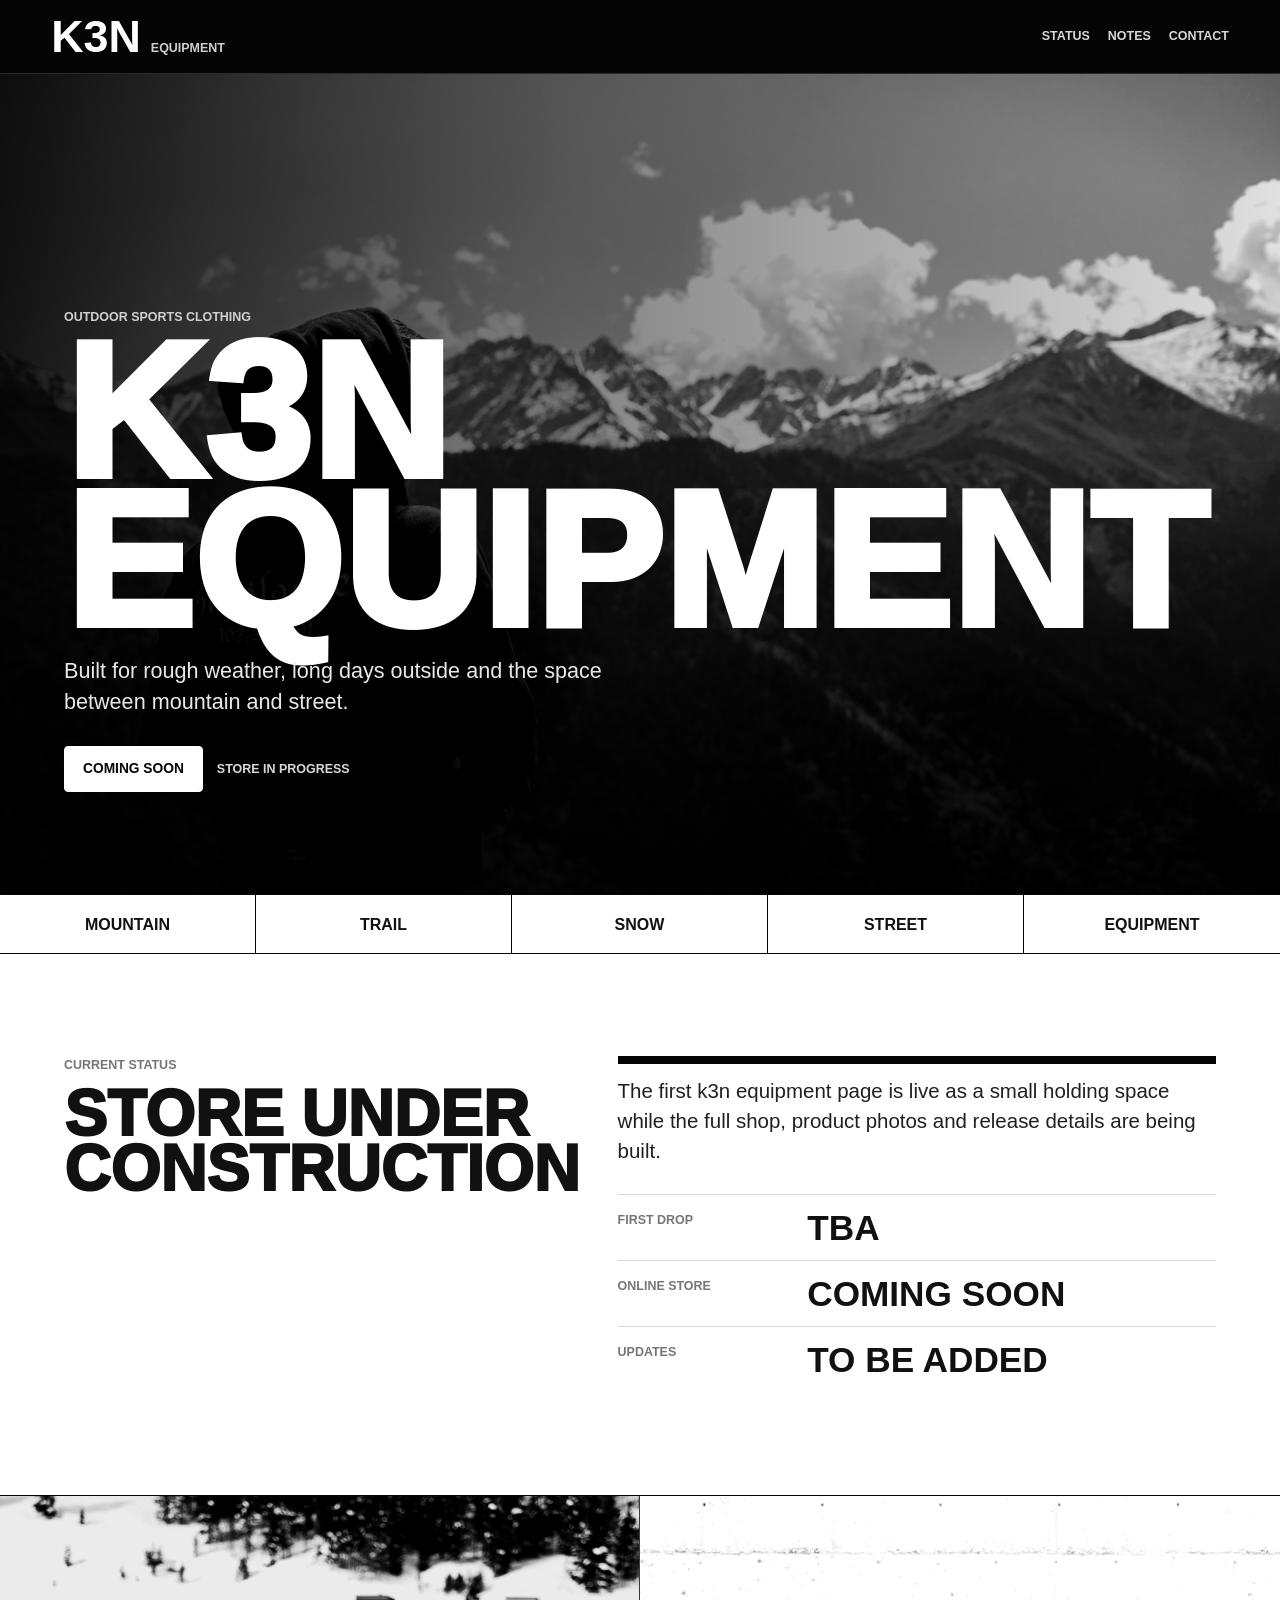
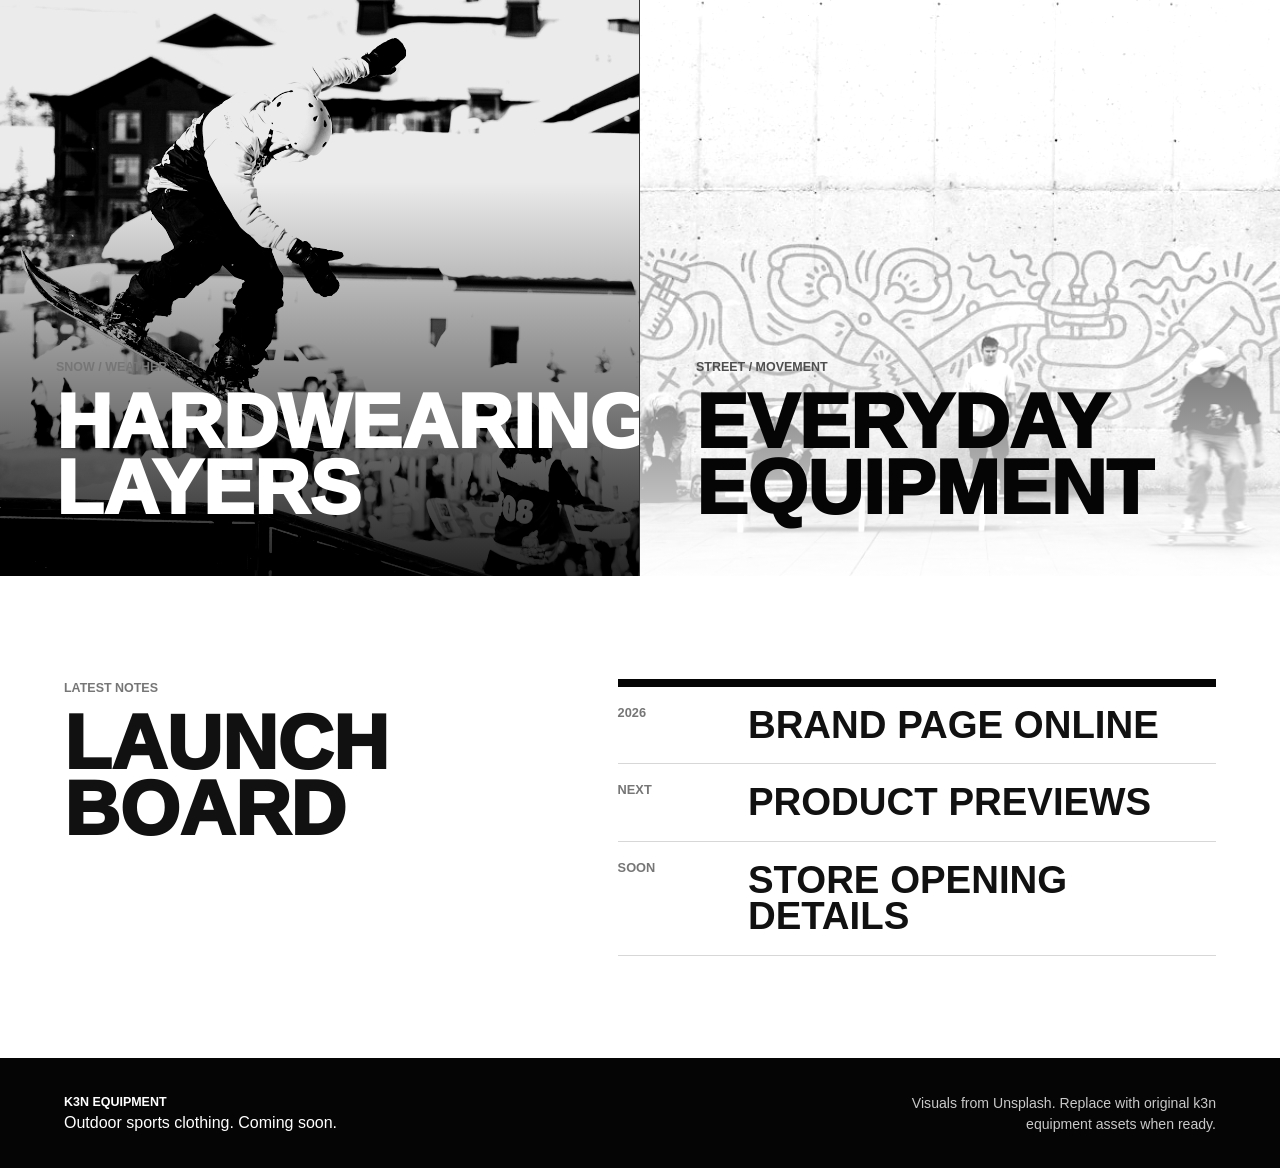
==== index.html @ 35874af6 "Landing page v1" ====
<!doctype html>
<html lang="en">
  <head>
    <meta charset="utf-8">
    <meta name="viewport" content="width=device-width, initial-scale=1">
    <meta
      name="description"
      content="k3n equipment is an outdoor sports clothing brand. Store coming soon."
    >
    <title>k3n equipment | Coming Soon</title>
    <link rel="stylesheet" href="styles.css">
  </head>
  <body>
    <header class="site-header" aria-label="Site header">
      <a class="brand" href="#top" aria-label="k3n equipment home">
        <span class="brand-mark">K3N</span>
        <span class="brand-name">equipment</span>
      </a>

      <nav class="nav-links" aria-label="Primary navigation">
        <a href="#status">Status</a>
        <a href="#field-notes">Notes</a>
        <a href="#contact">Contact</a>
      </nav>
    </header>

    <main id="top">
      <section class="hero" aria-labelledby="hero-title">
        <div class="hero-media" aria-hidden="true">
          <img src="assets/hero-mountain.jpg" alt="">
        </div>

        <div class="hero-copy">
          <p class="eyebrow">Outdoor sports clothing</p>
          <h1 id="hero-title">
            <span>k3n</span>
            <span>equipment</span>
          </h1>
          <p class="hero-line">
            Built for rough weather, long days outside and the space between mountain and street.
          </p>
          <div class="hero-actions" aria-label="Launch status">
            <a class="button" href="#status">Coming soon</a>
            <span class="launch-tag">Store in progress</span>
          </div>
        </div>
      </section>

      <section class="ticker" aria-label="Brand categories">
        <span>Mountain</span>
        <span>Trail</span>
        <span>Snow</span>
        <span>Street</span>
        <span>Equipment</span>
      </section>

      <section id="status" class="status-grid" aria-labelledby="status-title">
        <div class="section-heading">
          <p class="eyebrow">Current status</p>
          <h2 id="status-title">Store under construction</h2>
        </div>

        <div class="status-panel">
          <p>
            The first k3n equipment page is live as a small holding space while the full shop,
            product photos and release details are being built.
          </p>
          <dl>
            <div>
              <dt>First drop</dt>
              <dd>TBA</dd>
            </div>
            <div>
              <dt>Online store</dt>
              <dd>Coming soon</dd>
            </div>
            <div>
              <dt>Updates</dt>
              <dd>To be added</dd>
            </div>
          </dl>
        </div>
      </section>

      <section class="split-showcase" aria-label="Outdoor and street visuals">
        <article class="image-block">
          <img src="assets/snow-action.jpg" alt="Snowboarder in black and white outdoor gear">
          <div>
            <p class="eyebrow">Snow / weather</p>
            <h2>Hardwearing layers</h2>
          </div>
        </article>

        <article class="image-block image-block-light">
          <img src="assets/skate-action.jpg" alt="Black and white street skate scene">
          <div>
            <p class="eyebrow">Street / movement</p>
            <h2>Everyday equipment</h2>
          </div>
        </article>
      </section>

      <section id="field-notes" class="notes" aria-labelledby="notes-title">
        <div class="section-heading">
          <p class="eyebrow">Latest notes</p>
          <h2 id="notes-title">Launch board</h2>
        </div>

        <ol class="note-list">
          <li>
            <time datetime="2026">2026</time>
            <span>Brand page online</span>
          </li>
          <li>
            <time datetime="2026">Next</time>
            <span>Product previews</span>
          </li>
          <li>
            <time datetime="2026">Soon</time>
            <span>Store opening details</span>
          </li>
        </ol>
      </section>
    </main>

    <footer id="contact" class="site-footer">
      <div>
        <p class="footer-brand">k3n equipment</p>
        <p>Outdoor sports clothing. Coming soon.</p>
      </div>
      <p class="photo-credit">
        Visuals from Unsplash. Replace with original k3n equipment assets when ready.
      </p>
    </footer>
  </body>
</html>
---- styles.css ----
:root {
  --black: #050505;
  --ink: #111111;
  --coal: #202020;
  --mid: #767676;
  --line: #d7d7d7;
  --pale: #eeeeee;
  --white: #ffffff;
}

* {
  box-sizing: border-box;
}

html {
  scroll-behavior: smooth;
}

body {
  margin: 0;
  color: var(--ink);
  background: var(--white);
  font-family: Arial, Helvetica, sans-serif;
  line-height: 1.45;
}

img {
  display: block;
  width: 100%;
}

a {
  color: inherit;
  text-decoration: none;
}

.site-header {
  position: sticky;
  top: 0;
  z-index: 10;
  display: flex;
  align-items: center;
  justify-content: space-between;
  gap: 24px;
  min-height: 72px;
  padding: 16px clamp(18px, 4vw, 56px);
  color: var(--white);
  background: var(--black);
  border-bottom: 1px solid #2b2b2b;
}

.brand {
  display: inline-flex;
  align-items: baseline;
  gap: 10px;
  min-width: 0;
  text-transform: uppercase;
}

.brand-mark {
  font-size: clamp(1.6rem, 4vw, 2.8rem);
  font-weight: 900;
  line-height: 0.9;
}

.brand-name,
.nav-links,
.eyebrow,
.launch-tag,
dt,
.footer-brand {
  font-size: 0.78rem;
  font-weight: 800;
  letter-spacing: 0;
  text-transform: uppercase;
}

.brand-name {
  color: #cfcfcf;
}

.nav-links {
  display: flex;
  flex-wrap: wrap;
  justify-content: flex-end;
  gap: 6px 18px;
  color: #d8d8d8;
}

.nav-links a {
  padding: 8px 0;
  border-bottom: 1px solid transparent;
}

.nav-links a:hover,
.nav-links a:focus-visible {
  color: var(--white);
  border-bottom-color: var(--white);
}

.hero {
  position: relative;
  min-height: min(820px, calc(100vh - 72px));
  display: grid;
  align-items: end;
  overflow: hidden;
  color: var(--white);
  background: var(--black);
}

.hero-media {
  position: absolute;
  inset: 0;
}

.hero-media::after {
  content: "";
  position: absolute;
  inset: 0;
  background:
    linear-gradient(90deg, rgba(0, 0, 0, 0.88), rgba(0, 0, 0, 0.48) 45%, rgba(0, 0, 0, 0.12)),
    linear-gradient(0deg, rgba(0, 0, 0, 0.72), rgba(0, 0, 0, 0) 46%);
}

.hero-media img {
  height: 100%;
  object-fit: cover;
  filter: grayscale(1) contrast(1.15);
}

.hero-copy {
  position: relative;
  z-index: 1;
  width: min(1040px, 100%);
  padding: clamp(52px, 8vw, 104px) clamp(18px, 5vw, 72px);
}

.eyebrow {
  margin: 0 0 12px;
  color: var(--mid);
}

.hero .eyebrow {
  color: #d0d0d0;
}

h1,
h2,
p {
  margin-top: 0;
}

h1 {
  max-width: 980px;
  margin-bottom: 18px;
  font-size: clamp(4rem, 15vw, 12rem);
  font-weight: 950;
  line-height: 0.78;
  text-transform: uppercase;
}

h1 span {
  display: block;
}

h2 {
  margin-bottom: 0;
  font-size: clamp(2rem, 6vw, 5.2rem);
  font-weight: 950;
  line-height: 0.86;
  text-transform: uppercase;
}

.hero-line {
  max-width: 560px;
  margin-bottom: 28px;
  color: #e8e8e8;
  font-size: clamp(1.05rem, 2vw, 1.35rem);
}

.hero-actions {
  display: flex;
  flex-wrap: wrap;
  align-items: center;
  gap: 14px;
}

.button {
  display: inline-flex;
  align-items: center;
  min-height: 46px;
  padding: 0 18px;
  color: var(--black);
  background: var(--white);
  border: 1px solid var(--white);
  border-radius: 4px;
  font-size: 0.86rem;
  font-weight: 900;
  text-transform: uppercase;
}

.button:hover,
.button:focus-visible {
  color: var(--white);
  background: transparent;
}

.launch-tag {
  color: #d8d8d8;
}

.ticker {
  display: grid;
  grid-template-columns: repeat(5, minmax(0, 1fr));
  border-top: 1px solid var(--black);
  border-bottom: 1px solid var(--black);
  background: var(--white);
}

.ticker span {
  min-height: 58px;
  display: grid;
  place-items: center;
  padding: 12px;
  border-right: 1px solid var(--black);
  font-size: clamp(0.78rem, 2vw, 1rem);
  font-weight: 900;
  text-align: center;
  text-transform: uppercase;
}

.ticker span:last-child {
  border-right: 0;
}

.status-grid,
.notes {
  display: grid;
  grid-template-columns: minmax(0, 0.9fr) minmax(0, 1.1fr);
  gap: clamp(28px, 5vw, 72px);
  padding: clamp(56px, 8vw, 108px) clamp(18px, 5vw, 72px);
  border-bottom: 1px solid var(--black);
}

.section-heading {
  max-width: 720px;
}

.status-panel {
  align-self: end;
  padding-top: 12px;
  border-top: 8px solid var(--black);
}

.status-grid h2 {
  font-size: clamp(2rem, 5vw, 4.2rem);
}

.status-panel p {
  max-width: 620px;
  margin-bottom: 28px;
  color: var(--coal);
  font-size: clamp(1.05rem, 2vw, 1.28rem);
}

dl {
  margin: 0;
}

dl div {
  display: grid;
  grid-template-columns: minmax(120px, 0.42fr) minmax(0, 1fr);
  gap: 18px;
  padding: 16px 0;
  border-top: 1px solid var(--line);
}

dt {
  color: var(--mid);
}

dd {
  margin: 0;
  font-size: clamp(1.2rem, 3vw, 2.2rem);
  font-weight: 900;
  line-height: 0.95;
  text-transform: uppercase;
}

.split-showcase {
  display: grid;
  grid-template-columns: repeat(2, minmax(0, 1fr));
  background: var(--black);
}

.image-block {
  position: relative;
  min-height: clamp(420px, 54vw, 680px);
  display: grid;
  align-items: end;
  overflow: hidden;
  color: var(--white);
  border-right: 1px solid #3a3a3a;
}

.image-block:last-child {
  border-right: 0;
}

.image-block::after {
  content: "";
  position: absolute;
  inset: 0;
  background: linear-gradient(0deg, rgba(0, 0, 0, 0.86), rgba(0, 0, 0, 0.08) 58%);
}

.image-block img {
  position: absolute;
  inset: 0;
  height: 100%;
  object-fit: cover;
  filter: grayscale(1) contrast(1.2);
}

.image-block div {
  position: relative;
  z-index: 1;
  padding: clamp(28px, 5vw, 56px);
}

.image-block-light::after {
  background: linear-gradient(0deg, rgba(255, 255, 255, 0.9), rgba(255, 255, 255, 0.06) 62%);
}

.image-block-light {
  color: var(--black);
  background: var(--pale);
}

.image-block-light .eyebrow {
  color: #4e4e4e;
}

.note-list {
  align-self: end;
  margin: 0;
  padding: 0;
  list-style: none;
  border-top: 8px solid var(--black);
}

.note-list li {
  display: grid;
  grid-template-columns: minmax(82px, 0.24fr) minmax(0, 1fr);
  gap: 18px;
  padding: 20px 0;
  border-bottom: 1px solid var(--line);
  font-size: clamp(1.1rem, 3vw, 2.4rem);
  font-weight: 900;
  line-height: 0.95;
  text-transform: uppercase;
}

.note-list time {
  color: var(--mid);
  font-size: 0.8rem;
  line-height: 1;
}

.site-footer {
  display: flex;
  align-items: flex-end;
  justify-content: space-between;
  gap: 28px;
  padding: 34px clamp(18px, 5vw, 72px);
  color: var(--white);
  background: var(--black);
}

.site-footer p {
  margin-bottom: 0;
}

.footer-brand {
  margin-bottom: 8px;
}

.photo-credit {
  max-width: 360px;
  color: #c9c9c9;
  font-size: 0.88rem;
  text-align: right;
}

@media (max-width: 780px) {
  .site-header {
    position: static;
    align-items: flex-start;
    flex-direction: column;
    gap: 8px;
  }

  .nav-links {
    justify-content: flex-start;
  }

  .hero {
    min-height: 720px;
  }

  .hero-media::after {
    background:
      linear-gradient(0deg, rgba(0, 0, 0, 0.82), rgba(0, 0, 0, 0.28) 58%),
      linear-gradient(90deg, rgba(0, 0, 0, 0.62), rgba(0, 0, 0, 0.12));
  }

  .ticker {
    grid-template-columns: repeat(2, minmax(0, 1fr));
  }

  .ticker span:nth-child(2n) {
    border-right: 0;
  }

  .ticker span:last-child {
    grid-column: 1 / -1;
    border-top: 1px solid var(--black);
  }

  .status-grid,
  .notes,
  .split-showcase {
    grid-template-columns: 1fr;
  }

  .image-block {
    min-height: 460px;
    border-right: 0;
    border-bottom: 1px solid #3a3a3a;
  }

  .site-footer {
    align-items: flex-start;
    flex-direction: column;
  }

  .photo-credit {
    text-align: left;
  }
}

@media (max-width: 460px) {
  h1 {
    font-size: clamp(2.8rem, 14vw, 4.8rem);
  }

  h2 {
    font-size: clamp(1.9rem, 10vw, 2.7rem);
  }

  dl div,
  .note-list li {
    grid-template-columns: 1fr;
    gap: 8px;
  }
}
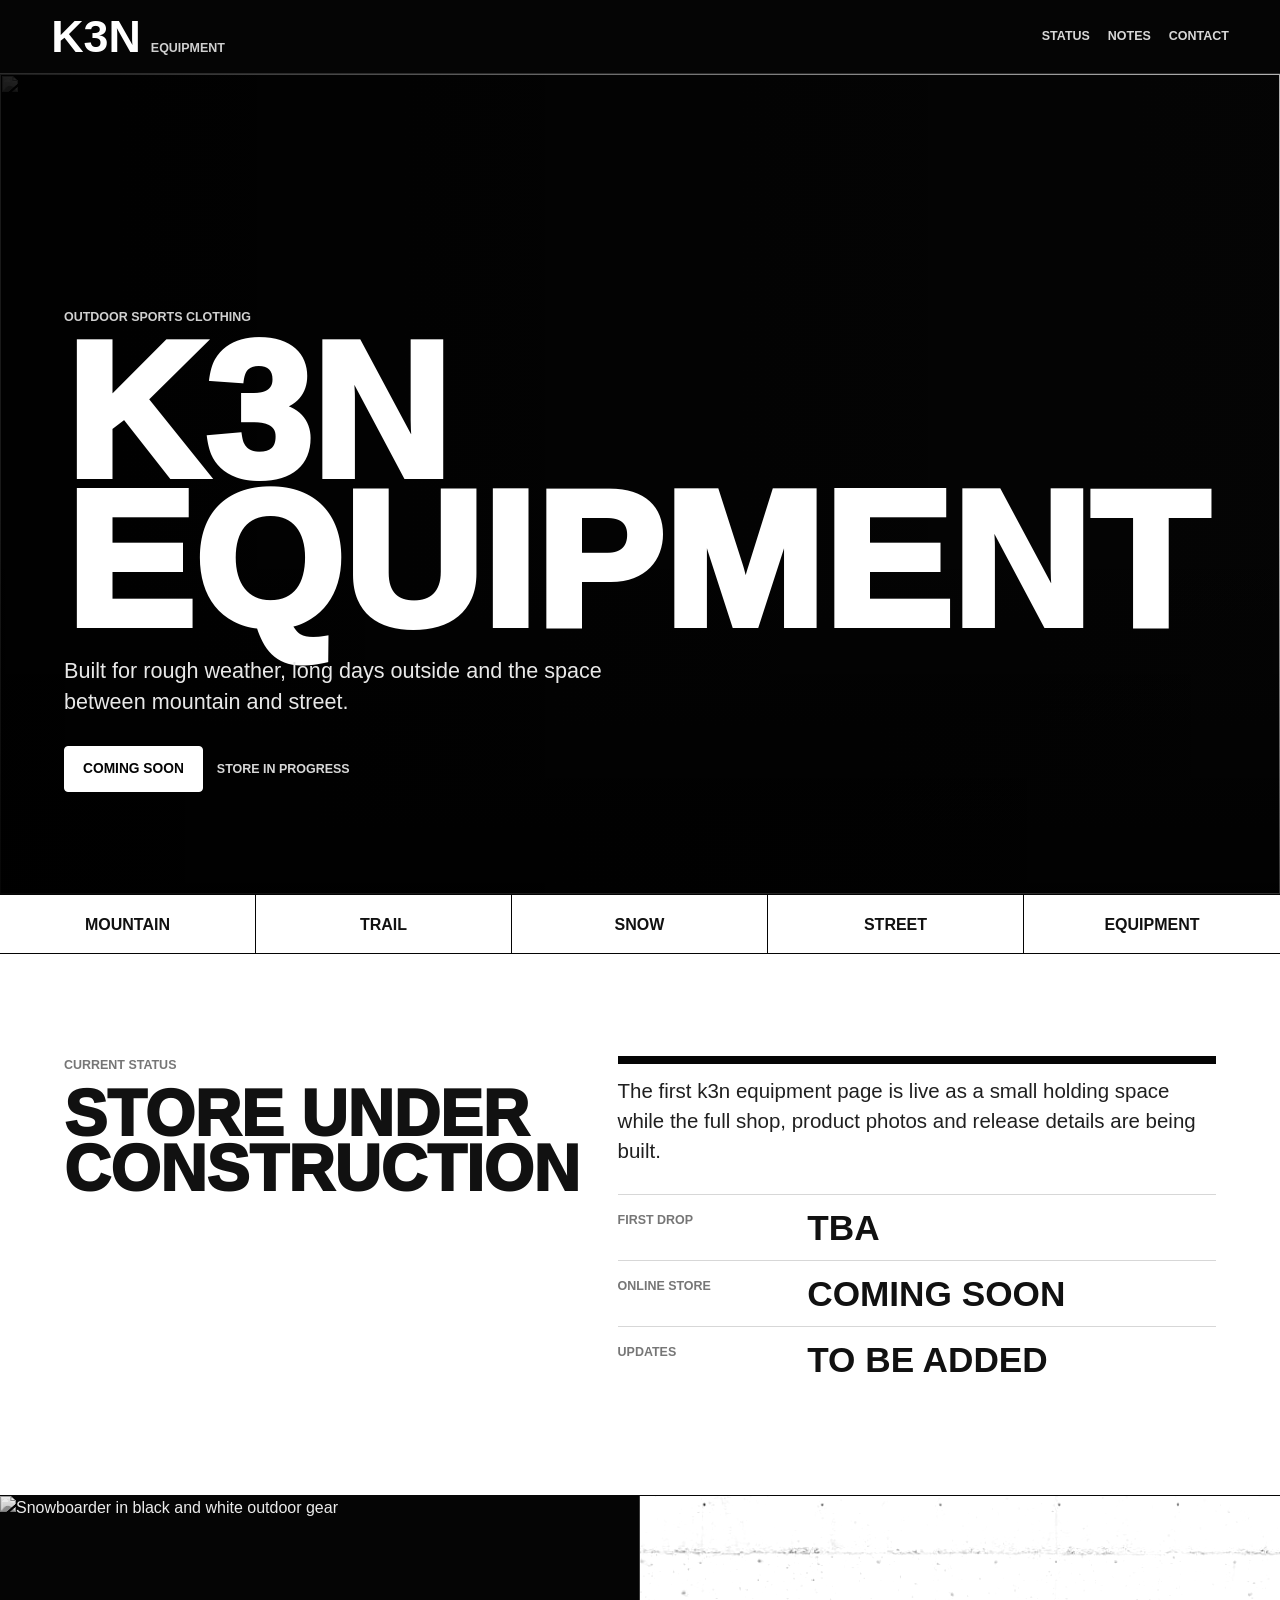
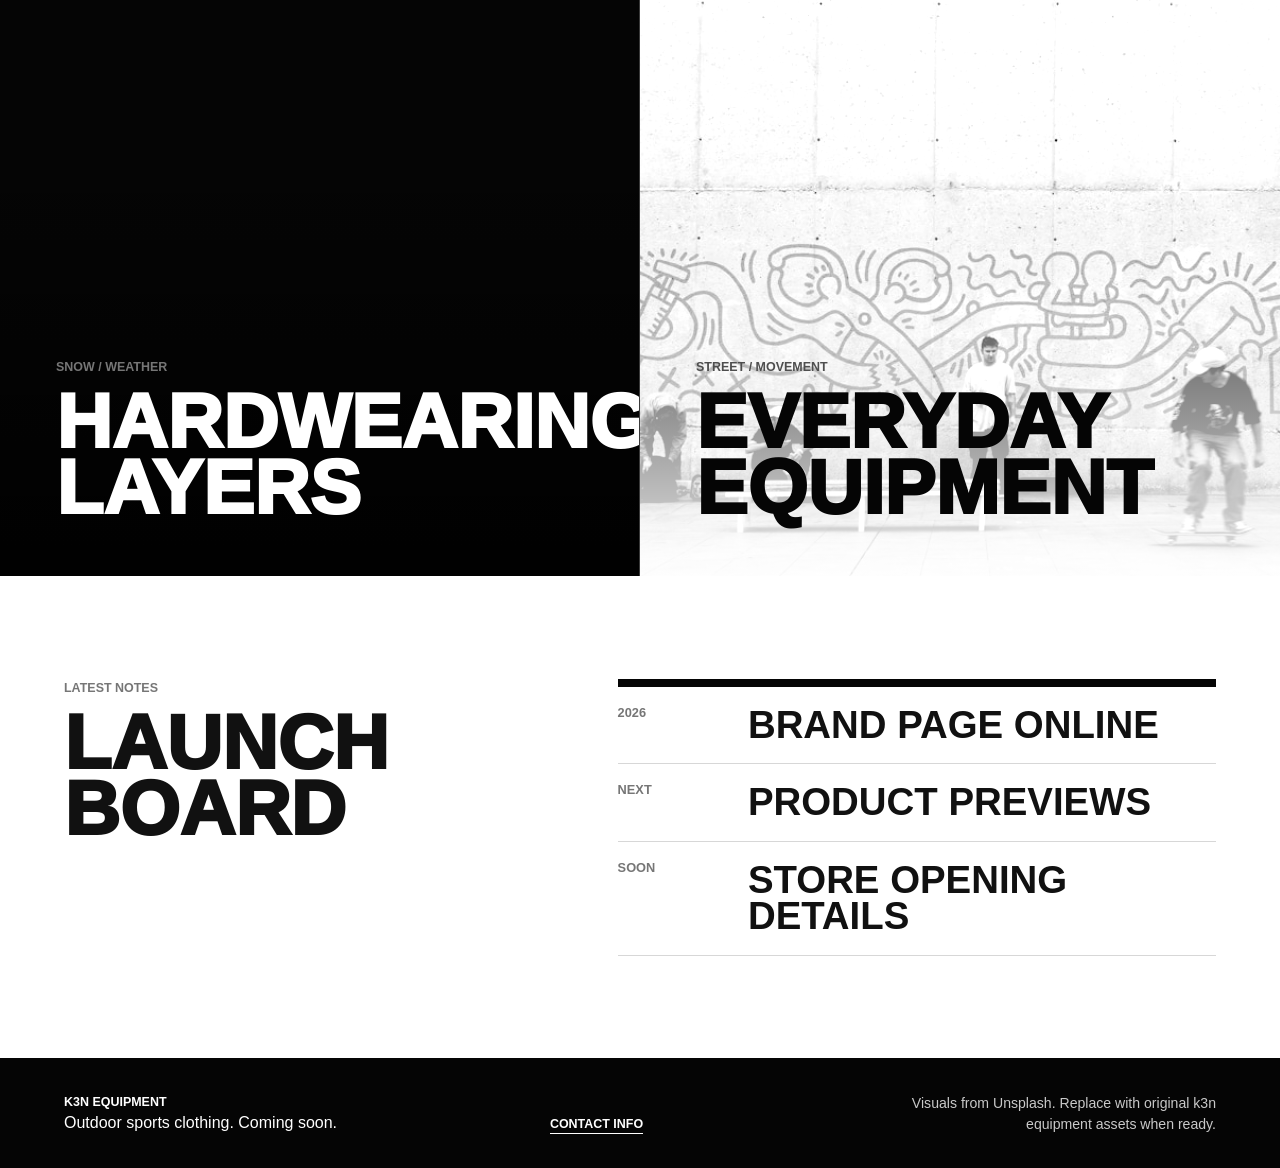
==== commit 9ad2a304: "contact page v1" ====
--- a/index.html
+++ b/index.html
@@ -12,7 +12,7 @@
   </head>
   <body>
     <header class="site-header" aria-label="Site header">
-      <a class="brand" href="#top" aria-label="k3n equipment home">
+      <a class="brand" href="index.html" aria-label="k3n equipment home">
         <span class="brand-mark">K3N</span>
         <span class="brand-name">equipment</span>
       </a>
@@ -20,7 +20,7 @@
       <nav class="nav-links" aria-label="Primary navigation">
         <a href="#status">Status</a>
         <a href="#field-notes">Notes</a>
-        <a href="#contact">Contact</a>
+        <a href="contact.html">Contact</a>
       </nav>
     </header>
 
@@ -128,6 +128,7 @@
         <p class="footer-brand">k3n equipment</p>
         <p>Outdoor sports clothing. Coming soon.</p>
       </div>
+      <a class="footer-link" href="contact.html">Contact info</a>
       <p class="photo-credit">
         Visuals from Unsplash. Replace with original k3n equipment assets when ready.
       </p>
--- a/styles.css
+++ b/styles.css
@@ -108,6 +108,17 @@
   background: var(--black);
 }
 
+.page-hero {
+  min-height: min(700px, calc(100vh - 72px));
+  display: grid;
+  align-content: end;
+  padding: clamp(64px, 10vw, 124px) clamp(18px, 5vw, 72px);
+  color: var(--white);
+  background:
+    linear-gradient(135deg, rgba(5, 5, 5, 0.96), rgba(5, 5, 5, 0.68)),
+    url("assets/hero-mountain.jpg") center / cover;
+}
+
 .hero-media {
   position: absolute;
   inset: 0;
@@ -141,6 +152,10 @@
 }
 
 .hero .eyebrow {
+  color: #d0d0d0;
+}
+
+.page-hero .eyebrow {
   color: #d0d0d0;
 }
 
@@ -242,6 +257,51 @@
   border-bottom: 1px solid var(--black);
 }
 
+.contact-grid {
+  display: grid;
+  grid-template-columns: repeat(3, minmax(0, 1fr));
+  border-top: 1px solid var(--black);
+  border-bottom: 1px solid var(--black);
+}
+
+.contact-panel {
+  min-height: 420px;
+  padding: clamp(28px, 5vw, 56px);
+  border-right: 1px solid var(--black);
+  background: var(--white);
+}
+
+.contact-panel:last-child {
+  border-right: 0;
+}
+
+.contact-panel h2 {
+  margin-bottom: 24px;
+  font-size: clamp(2.2rem, 5vw, 4.6rem);
+}
+
+.contact-value {
+  margin-bottom: 20px;
+  font-size: clamp(1.2rem, 2vw, 1.7rem);
+  font-weight: 900;
+  overflow-wrap: anywhere;
+}
+
+.muted {
+  max-width: 420px;
+  color: var(--mid);
+}
+
+.contact-panel-dark {
+  color: var(--white);
+  background: var(--black);
+}
+
+.contact-panel-dark .eyebrow,
+.contact-panel-dark .muted {
+  color: #c9c9c9;
+}
+
 .section-heading {
   max-width: 720px;
 }
@@ -377,6 +437,13 @@
   background: var(--black);
 }
 
+.footer-link {
+  font-size: 0.78rem;
+  font-weight: 900;
+  text-transform: uppercase;
+  border-bottom: 1px solid currentColor;
+}
+
 .site-footer p {
   margin-bottom: 0;
 }
@@ -429,8 +496,19 @@
 
   .status-grid,
   .notes,
-  .split-showcase {
+  .split-showcase,
+  .contact-grid {
     grid-template-columns: 1fr;
+  }
+
+  .contact-panel {
+    min-height: auto;
+    border-right: 0;
+    border-bottom: 1px solid var(--black);
+  }
+
+  .contact-panel:last-child {
+    border-bottom: 0;
   }
 
   .image-block {
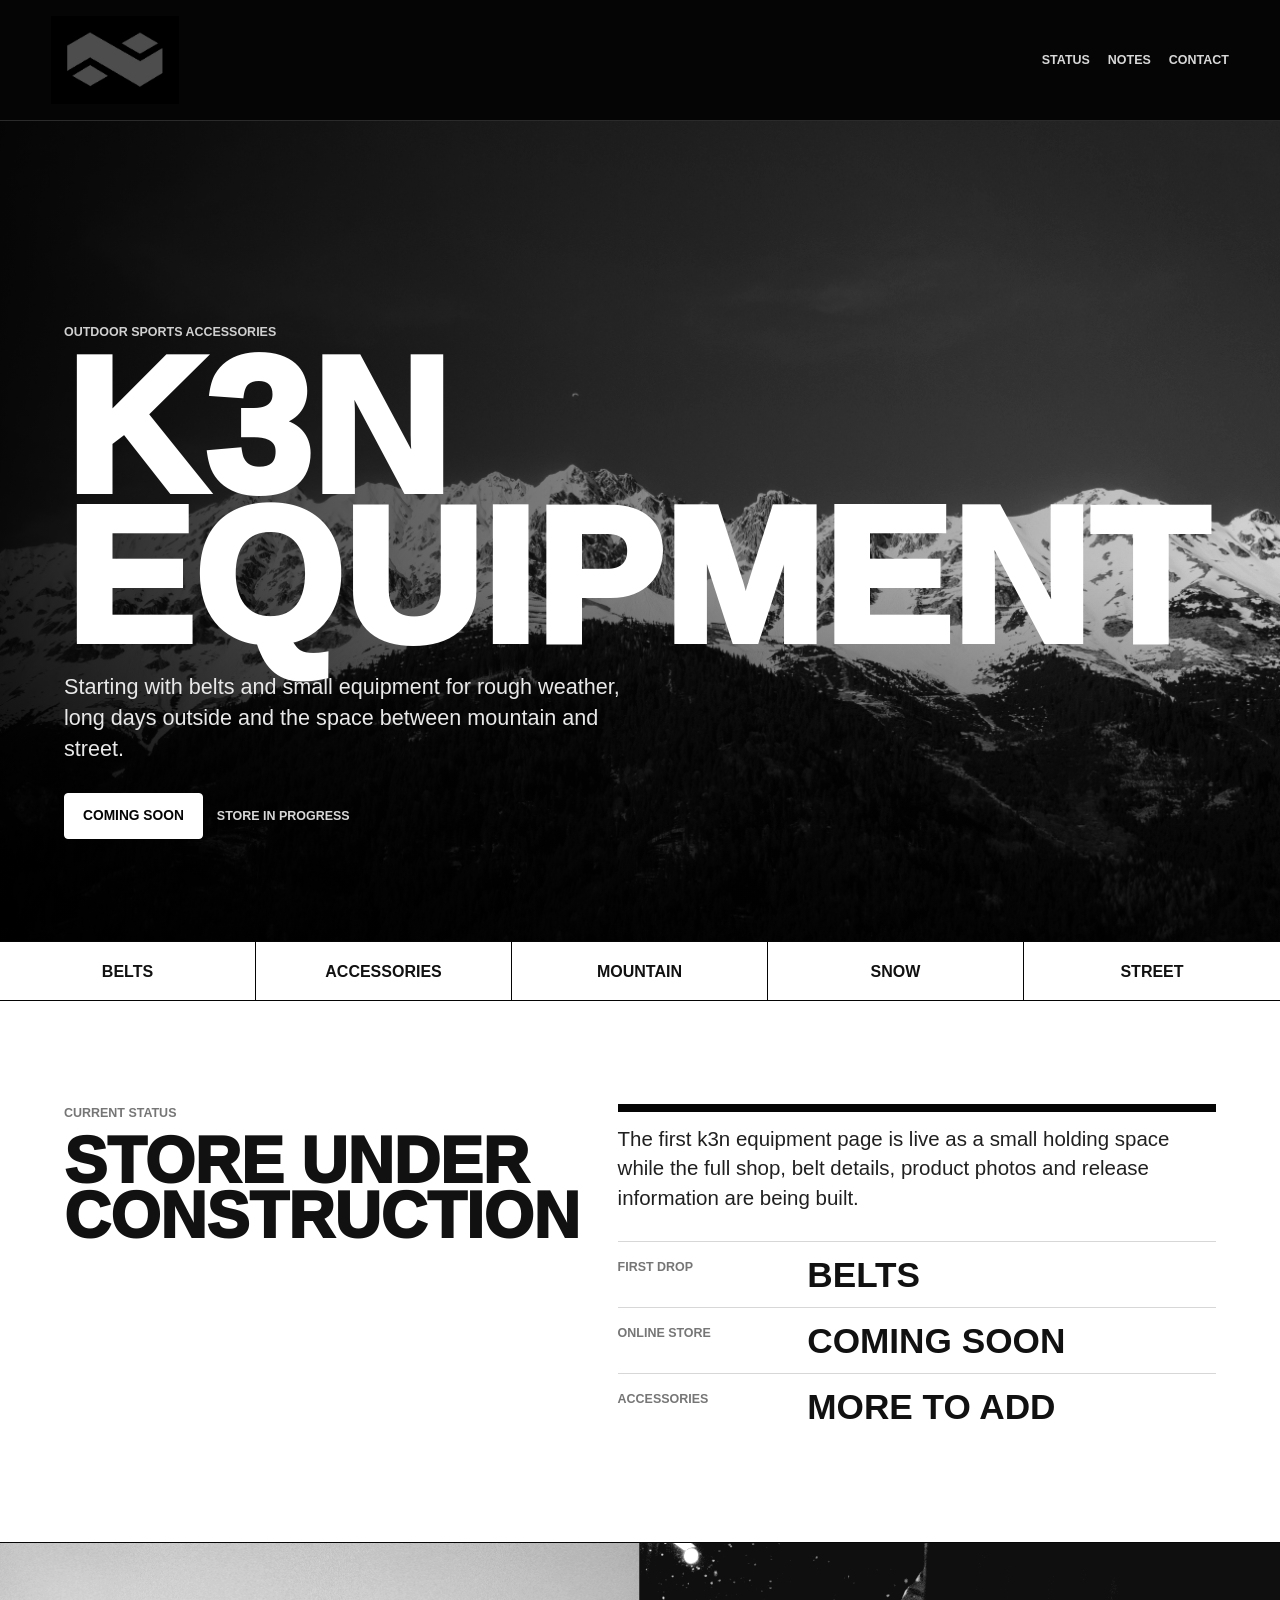
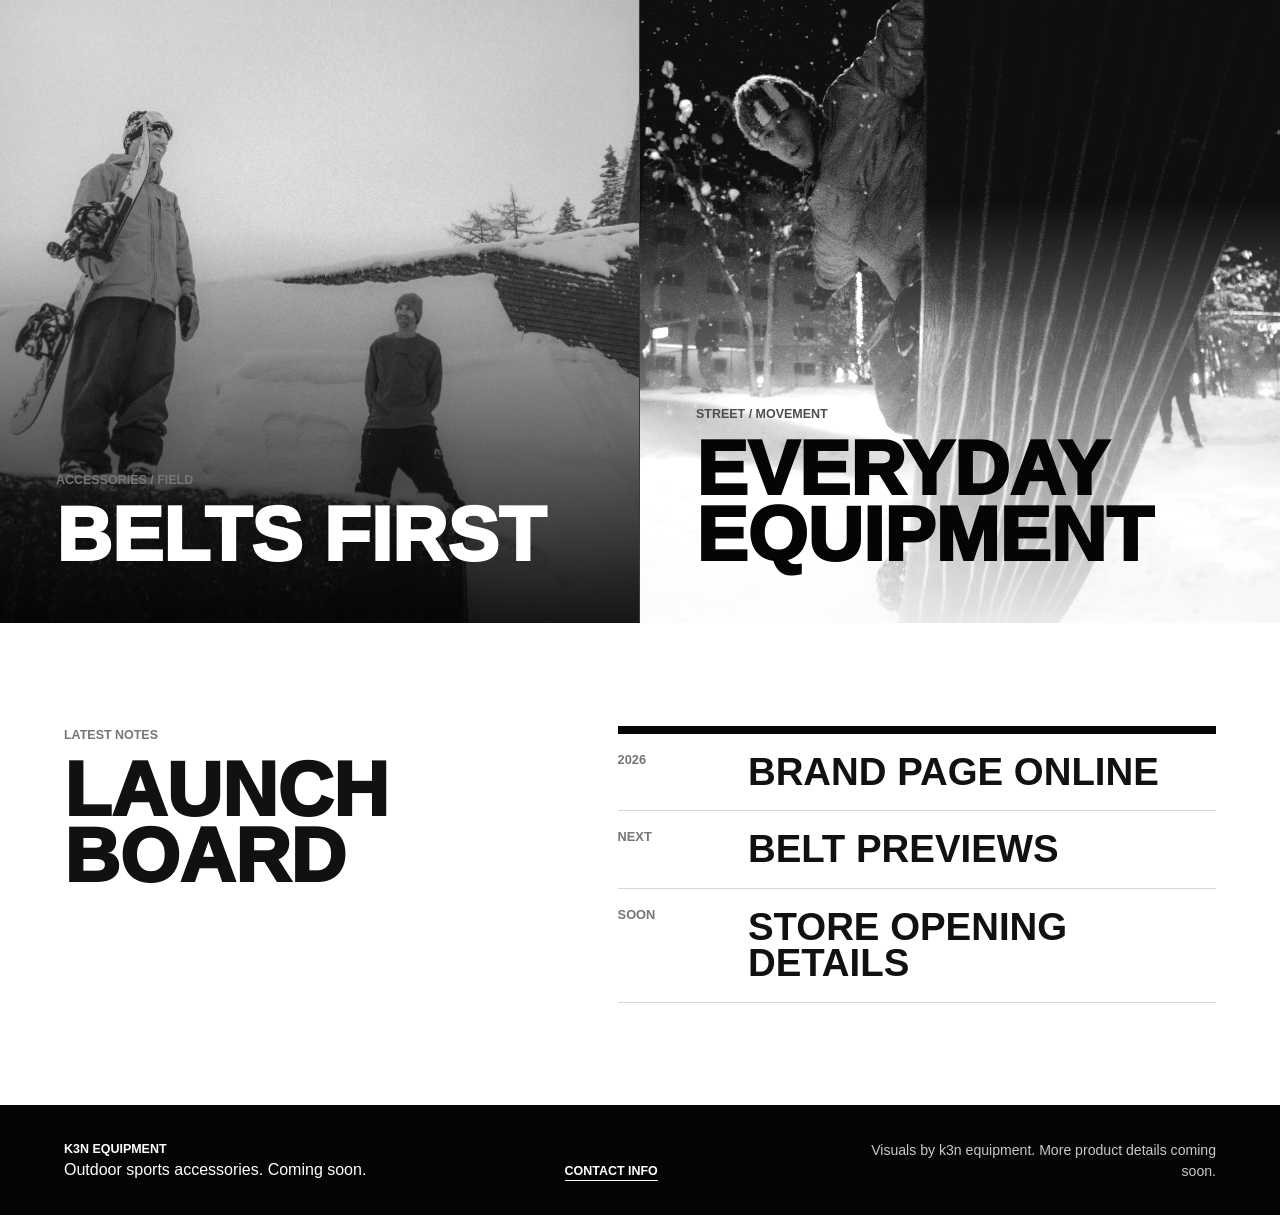
==== commit 354b83b6: "updating pictures etc v1" ====
--- a/index.html
+++ b/index.html
@@ -5,7 +5,7 @@
     <meta name="viewport" content="width=device-width, initial-scale=1">
     <meta
       name="description"
-      content="k3n equipment is an outdoor sports clothing brand. Store coming soon."
+      content="k3n equipment is an outdoor sports accessories brand starting with belts. Store coming soon."
     >
     <title>k3n equipment | Coming Soon</title>
     <link rel="stylesheet" href="styles.css">
@@ -13,8 +13,8 @@
   <body>
     <header class="site-header" aria-label="Site header">
       <a class="brand" href="index.html" aria-label="k3n equipment home">
-        <span class="brand-mark">K3N</span>
-        <span class="brand-name">equipment</span>
+        <img class="brand-logo" src="assets/Logo.jpg" alt="" aria-hidden="true">
+        <span class="sr-only">k3n equipment</span>
       </a>
 
       <nav class="nav-links" aria-label="Primary navigation">
@@ -27,17 +27,17 @@
     <main id="top">
       <section class="hero" aria-labelledby="hero-title">
         <div class="hero-media" aria-hidden="true">
-          <img src="assets/hero-mountain.jpg" alt="">
+          <img src="assets/Kette.jpg" alt="">
         </div>
 
         <div class="hero-copy">
-          <p class="eyebrow">Outdoor sports clothing</p>
+          <p class="eyebrow">Outdoor sports accessories</p>
           <h1 id="hero-title">
             <span>k3n</span>
             <span>equipment</span>
           </h1>
           <p class="hero-line">
-            Built for rough weather, long days outside and the space between mountain and street.
+            Starting with belts and small equipment for rough weather, long days outside and the space between mountain and street.
           </p>
           <div class="hero-actions" aria-label="Launch status">
             <a class="button" href="#status">Coming soon</a>
@@ -47,11 +47,11 @@
       </section>
 
       <section class="ticker" aria-label="Brand categories">
+        <span>Belts</span>
+        <span>Accessories</span>
         <span>Mountain</span>
-        <span>Trail</span>
         <span>Snow</span>
         <span>Street</span>
-        <span>Equipment</span>
       </section>
 
       <section id="status" class="status-grid" aria-labelledby="status-title">
@@ -63,20 +63,20 @@
         <div class="status-panel">
           <p>
             The first k3n equipment page is live as a small holding space while the full shop,
-            product photos and release details are being built.
+            belt details, product photos and release information are being built.
           </p>
           <dl>
             <div>
               <dt>First drop</dt>
-              <dd>TBA</dd>
+              <dd>Belts</dd>
             </div>
             <div>
               <dt>Online store</dt>
               <dd>Coming soon</dd>
             </div>
             <div>
-              <dt>Updates</dt>
-              <dd>To be added</dd>
+              <dt>Accessories</dt>
+              <dd>More to add</dd>
             </div>
           </dl>
         </div>
@@ -84,15 +84,15 @@
 
       <section class="split-showcase" aria-label="Outdoor and street visuals">
         <article class="image-block">
-          <img src="assets/snow-action.jpg" alt="Snowboarder in black and white outdoor gear">
+          <img src="assets/church-6.jpeg" alt="Snowboarder carrying gear outside a mountain hut">
           <div>
-            <p class="eyebrow">Snow / weather</p>
-            <h2>Hardwearing layers</h2>
+            <p class="eyebrow">Accessories / field</p>
+            <h2>Belts first</h2>
           </div>
         </article>
 
         <article class="image-block image-block-light">
-          <img src="assets/skate-action.jpg" alt="Black and white street skate scene">
+          <img src="assets/Nick-urban.jpg" alt="Urban winter scene for k3n equipment">
           <div>
             <p class="eyebrow">Street / movement</p>
             <h2>Everyday equipment</h2>
@@ -113,7 +113,7 @@
           </li>
           <li>
             <time datetime="2026">Next</time>
-            <span>Product previews</span>
+            <span>Belt previews</span>
           </li>
           <li>
             <time datetime="2026">Soon</time>
@@ -126,11 +126,11 @@
     <footer id="contact" class="site-footer">
       <div>
         <p class="footer-brand">k3n equipment</p>
-        <p>Outdoor sports clothing. Coming soon.</p>
+        <p>Outdoor sports accessories. Coming soon.</p>
       </div>
       <a class="footer-link" href="contact.html">Contact info</a>
       <p class="photo-credit">
-        Visuals from Unsplash. Replace with original k3n equipment assets when ready.
+        Visuals by k3n equipment. More product details coming soon.
       </p>
     </footer>
   </body>
--- a/styles.css
+++ b/styles.css
@@ -51,10 +51,28 @@
 
 .brand {
   display: inline-flex;
-  align-items: baseline;
+  align-items: center;
   gap: 10px;
   min-width: 0;
   text-transform: uppercase;
+}
+
+.brand-logo {
+  width: clamp(88px, 10vw, 132px);
+  height: auto;
+  object-fit: contain;
+}
+
+.sr-only {
+  position: absolute;
+  width: 1px;
+  height: 1px;
+  padding: 0;
+  margin: -1px;
+  overflow: hidden;
+  clip: rect(0, 0, 0, 0);
+  white-space: nowrap;
+  border: 0;
 }
 
 .brand-mark {
@@ -116,7 +134,7 @@
   color: var(--white);
   background:
     linear-gradient(135deg, rgba(5, 5, 5, 0.96), rgba(5, 5, 5, 0.68)),
-    url("assets/hero-mountain.jpg") center / cover;
+    url("assets/Kette.jpg") center / cover;
 }
 
 .hero-media {
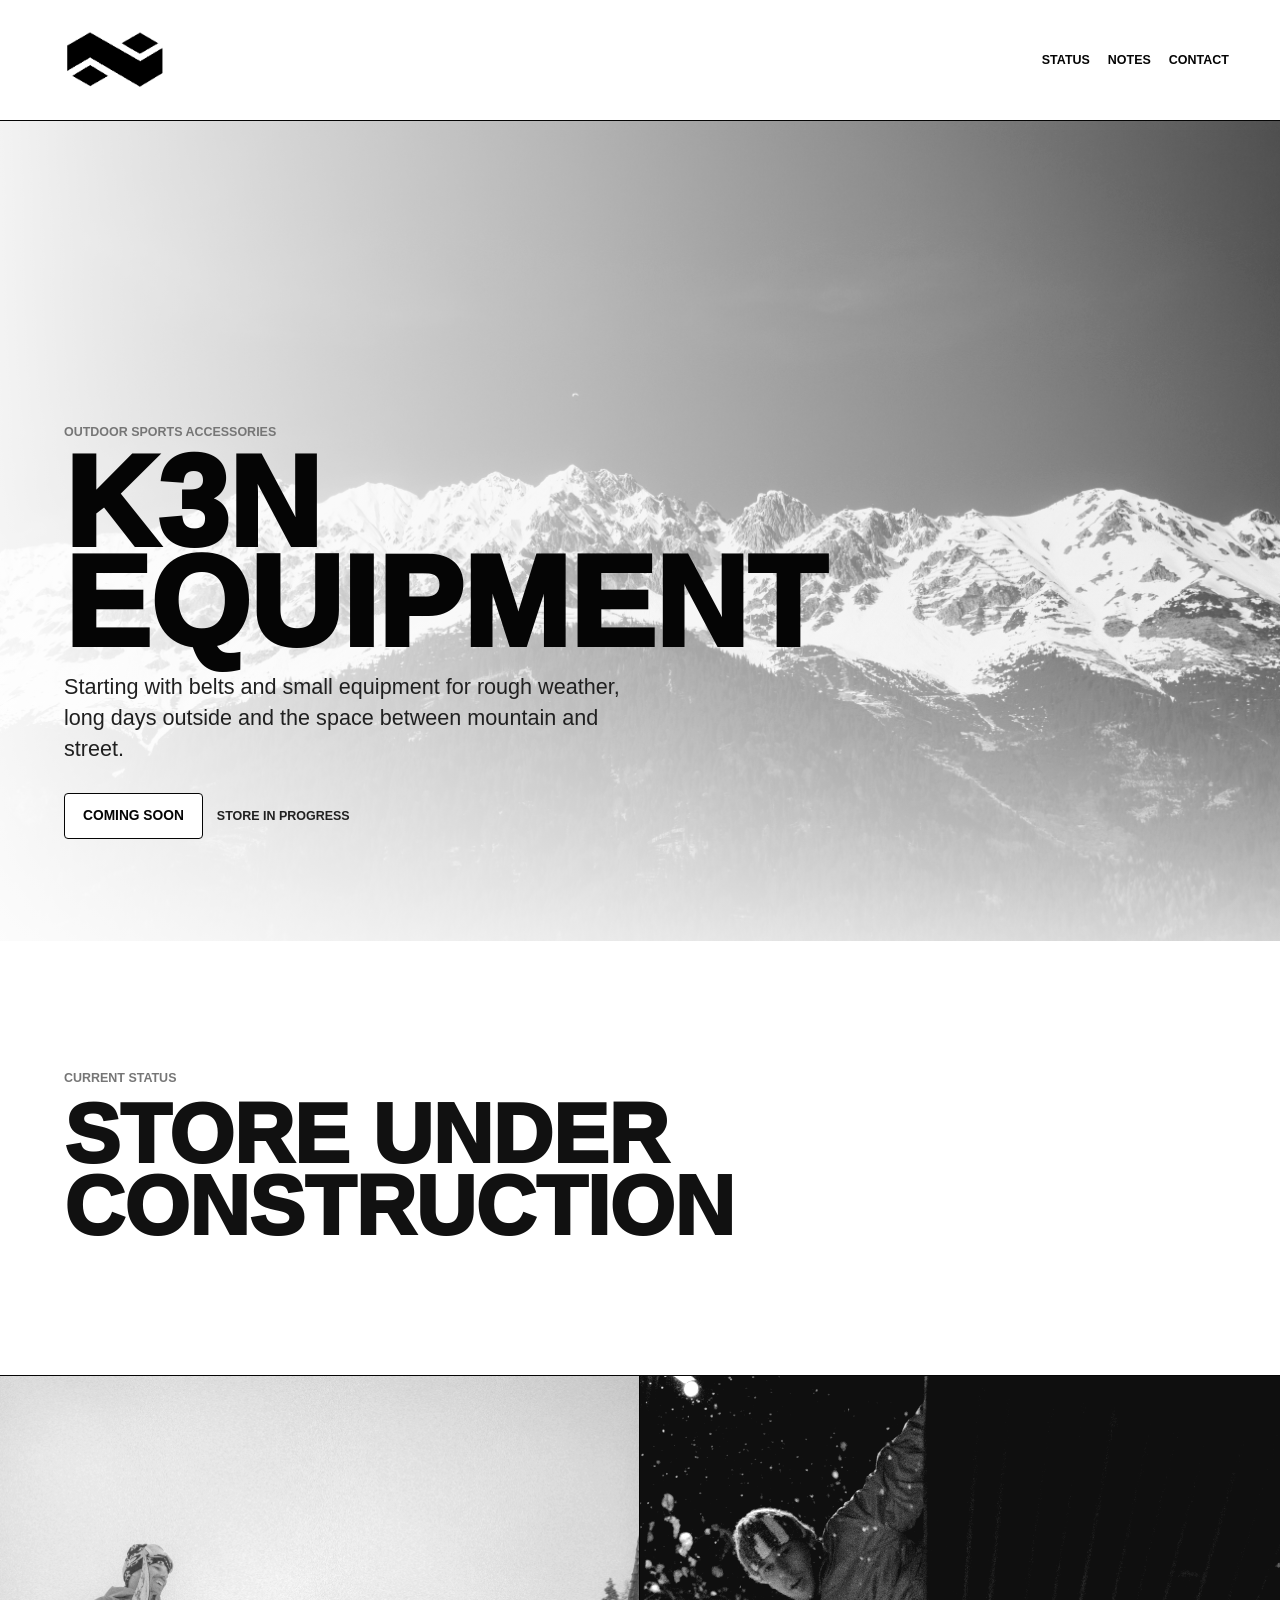
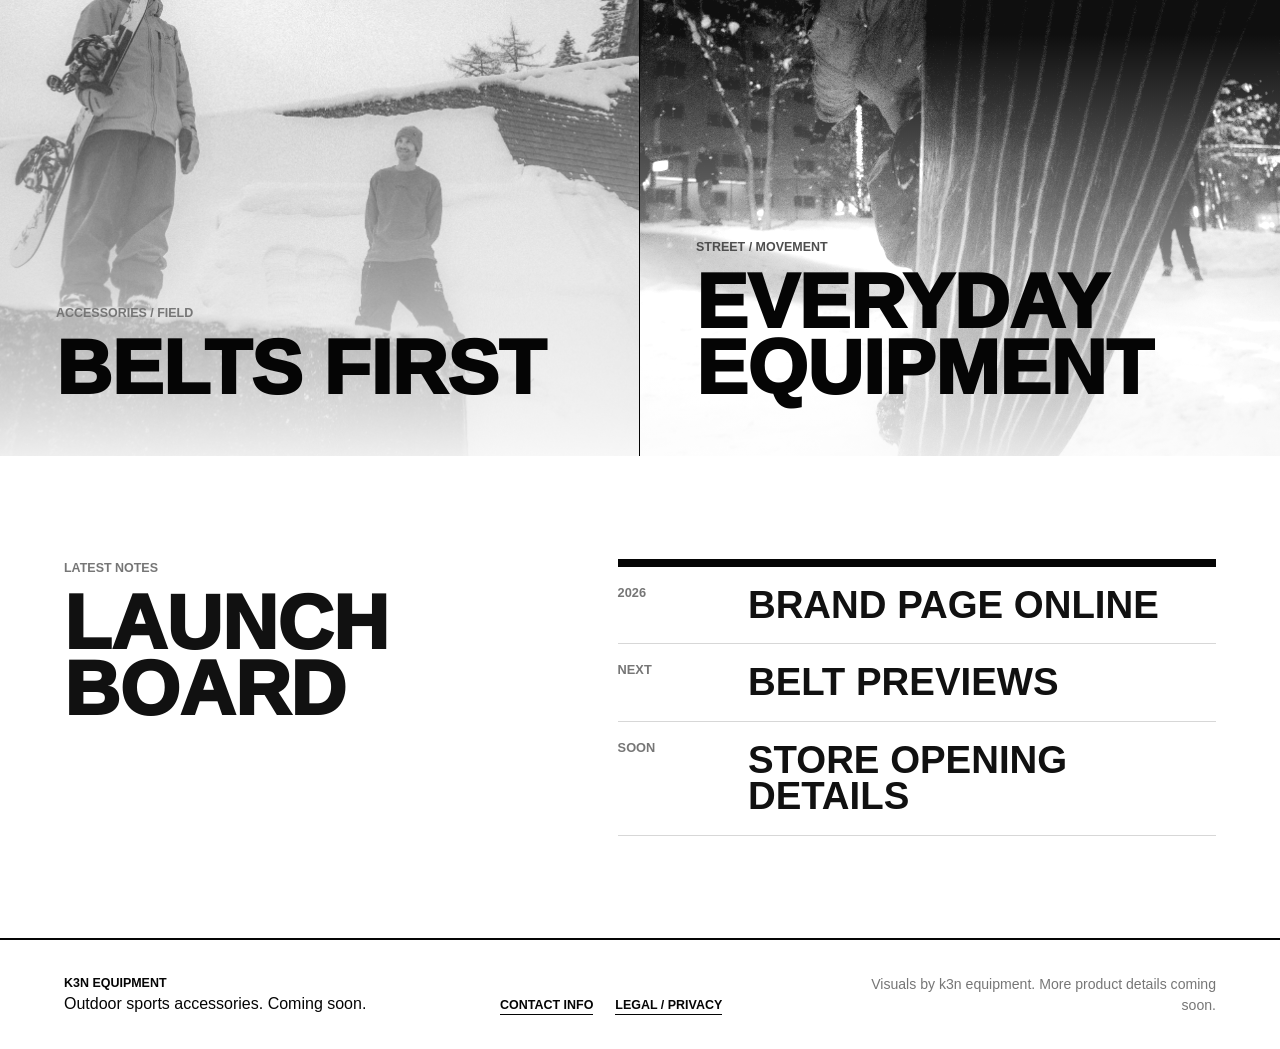
==== commit 62738b3a: "added legal page etc v1" ====
--- a/index.html
+++ b/index.html
@@ -8,12 +8,13 @@
       content="k3n equipment is an outdoor sports accessories brand starting with belts. Store coming soon."
     >
     <title>k3n equipment | Coming Soon</title>
+    <link rel="icon" href="favicon.ico" sizes="any">
     <link rel="stylesheet" href="styles.css">
   </head>
   <body>
     <header class="site-header" aria-label="Site header">
       <a class="brand" href="index.html" aria-label="k3n equipment home">
-        <img class="brand-logo" src="assets/Logo.jpg" alt="" aria-hidden="true">
+        <img class="brand-logo" src="assets/Logo-black.png" alt="" aria-hidden="true">
         <span class="sr-only">k3n equipment</span>
       </a>
 
@@ -46,39 +47,13 @@
         </div>
       </section>
 
-      <section class="ticker" aria-label="Brand categories">
-        <span>Belts</span>
-        <span>Accessories</span>
-        <span>Mountain</span>
-        <span>Snow</span>
-        <span>Street</span>
-      </section>
-
       <section id="status" class="status-grid" aria-labelledby="status-title">
         <div class="section-heading">
           <p class="eyebrow">Current status</p>
-          <h2 id="status-title">Store under construction</h2>
-        </div>
-
-        <div class="status-panel">
-          <p>
-            The first k3n equipment page is live as a small holding space while the full shop,
-            belt details, product photos and release information are being built.
-          </p>
-          <dl>
-            <div>
-              <dt>First drop</dt>
-              <dd>Belts</dd>
-            </div>
-            <div>
-              <dt>Online store</dt>
-              <dd>Coming soon</dd>
-            </div>
-            <div>
-              <dt>Accessories</dt>
-              <dd>More to add</dd>
-            </div>
-          </dl>
+          <h2 id="status-title">
+            <span>Store under</span>
+            <span>construction</span>
+          </h2>
         </div>
       </section>
 
@@ -128,7 +103,10 @@
         <p class="footer-brand">k3n equipment</p>
         <p>Outdoor sports accessories. Coming soon.</p>
       </div>
-      <a class="footer-link" href="contact.html">Contact info</a>
+      <div class="footer-links">
+        <a class="footer-link" href="contact.html">Contact info</a>
+        <a class="footer-link" href="legal.html">Legal / Privacy</a>
+      </div>
       <p class="photo-credit">
         Visuals by k3n equipment. More product details coming soon.
       </p>
--- a/styles.css
+++ b/styles.css
@@ -44,9 +44,9 @@
   gap: 24px;
   min-height: 72px;
   padding: 16px clamp(18px, 4vw, 56px);
-  color: var(--white);
-  background: var(--black);
-  border-bottom: 1px solid #2b2b2b;
+  color: var(--black);
+  background: var(--white);
+  border-bottom: 1px solid var(--black);
 }
 
 .brand {
@@ -85,7 +85,6 @@
 .nav-links,
 .eyebrow,
 .launch-tag,
-dt,
 .footer-brand {
   font-size: 0.78rem;
   font-weight: 800;
@@ -102,7 +101,7 @@
   flex-wrap: wrap;
   justify-content: flex-end;
   gap: 6px 18px;
-  color: #d8d8d8;
+  color: var(--black);
 }
 
 .nav-links a {
@@ -112,8 +111,8 @@
 
 .nav-links a:hover,
 .nav-links a:focus-visible {
-  color: var(--white);
-  border-bottom-color: var(--white);
+  color: var(--black);
+  border-bottom-color: var(--black);
 }
 
 .hero {
@@ -122,8 +121,8 @@
   display: grid;
   align-items: end;
   overflow: hidden;
-  color: var(--white);
-  background: var(--black);
+  color: var(--black);
+  background: var(--white);
 }
 
 .page-hero {
@@ -131,10 +130,15 @@
   display: grid;
   align-content: end;
   padding: clamp(64px, 10vw, 124px) clamp(18px, 5vw, 72px);
-  color: var(--white);
+  color: var(--black);
   background:
-    linear-gradient(135deg, rgba(5, 5, 5, 0.96), rgba(5, 5, 5, 0.68)),
+    linear-gradient(135deg, rgba(255, 255, 255, 0.96), rgba(255, 255, 255, 0.68)),
     url("assets/Kette.jpg") center / cover;
+}
+
+.legal-hero {
+  padding: clamp(72px, 10vw, 128px) clamp(18px, 5vw, 72px) clamp(48px, 7vw, 84px);
+  border-bottom: 1px solid var(--black);
 }
 
 .hero-media {
@@ -147,14 +151,14 @@
   position: absolute;
   inset: 0;
   background:
-    linear-gradient(90deg, rgba(0, 0, 0, 0.88), rgba(0, 0, 0, 0.48) 45%, rgba(0, 0, 0, 0.12)),
-    linear-gradient(0deg, rgba(0, 0, 0, 0.72), rgba(0, 0, 0, 0) 46%);
+    linear-gradient(90deg, rgba(255, 255, 255, 0.94), rgba(255, 255, 255, 0.62) 45%, rgba(255, 255, 255, 0.16)),
+    linear-gradient(0deg, rgba(255, 255, 255, 0.78), rgba(255, 255, 255, 0) 46%);
 }
 
 .hero-media img {
   height: 100%;
   object-fit: cover;
-  filter: grayscale(1) contrast(1.15);
+  filter: grayscale(1) contrast(1.08);
 }
 
 .hero-copy {
@@ -170,11 +174,11 @@
 }
 
 .hero .eyebrow {
-  color: #d0d0d0;
+  color: var(--mid);
 }
 
 .page-hero .eyebrow {
-  color: #d0d0d0;
+  color: var(--mid);
 }
 
 h1,
@@ -186,7 +190,7 @@
 h1 {
   max-width: 980px;
   margin-bottom: 18px;
-  font-size: clamp(4rem, 15vw, 12rem);
+  font-size: clamp(3.25rem, 10vw, 8rem);
   font-weight: 950;
   line-height: 0.78;
   text-transform: uppercase;
@@ -207,7 +211,7 @@
 .hero-line {
   max-width: 560px;
   margin-bottom: 28px;
-  color: #e8e8e8;
+  color: var(--coal);
   font-size: clamp(1.05rem, 2vw, 1.35rem);
 }
 
@@ -225,7 +229,7 @@
   padding: 0 18px;
   color: var(--black);
   background: var(--white);
-  border: 1px solid var(--white);
+  border: 1px solid var(--black);
   border-radius: 4px;
   font-size: 0.86rem;
   font-weight: 900;
@@ -234,36 +238,11 @@
 
 .button:hover,
 .button:focus-visible {
-  color: var(--white);
-  background: transparent;
+  background: var(--pale);
 }
 
 .launch-tag {
-  color: #d8d8d8;
-}
-
-.ticker {
-  display: grid;
-  grid-template-columns: repeat(5, minmax(0, 1fr));
-  border-top: 1px solid var(--black);
-  border-bottom: 1px solid var(--black);
-  background: var(--white);
-}
-
-.ticker span {
-  min-height: 58px;
-  display: grid;
-  place-items: center;
-  padding: 12px;
-  border-right: 1px solid var(--black);
-  font-size: clamp(0.78rem, 2vw, 1rem);
-  font-weight: 900;
-  text-align: center;
-  text-transform: uppercase;
-}
-
-.ticker span:last-child {
-  border-right: 0;
+  color: var(--coal);
 }
 
 .status-grid,
@@ -275,11 +254,67 @@
   border-bottom: 1px solid var(--black);
 }
 
+.status-grid {
+  display: block;
+  min-height: clamp(300px, 34vw, 500px);
+  padding-top: clamp(84px, 10vw, 140px);
+  padding-bottom: clamp(64px, 9vw, 124px);
+}
+
 .contact-grid {
   display: grid;
   grid-template-columns: repeat(3, minmax(0, 1fr));
   border-top: 1px solid var(--black);
   border-bottom: 1px solid var(--black);
+}
+
+.legal-content {
+  display: grid;
+  grid-template-columns: minmax(0, 1fr);
+  gap: clamp(42px, 6vw, 76px);
+  padding: clamp(48px, 8vw, 96px) clamp(18px, 5vw, 72px);
+  border-bottom: 1px solid var(--black);
+}
+
+.legal-content article {
+  max-width: 980px;
+}
+
+.legal-content h2 {
+  margin-bottom: 24px;
+  font-size: clamp(2.2rem, 5vw, 4.8rem);
+}
+
+.legal-content p {
+  max-width: 820px;
+  color: var(--coal);
+  font-size: clamp(1rem, 2vw, 1.24rem);
+}
+
+.legal-list {
+  max-width: 820px;
+  margin: 28px 0 0;
+  border-top: 1px solid var(--line);
+}
+
+.legal-list div {
+  display: grid;
+  grid-template-columns: minmax(130px, 0.3fr) minmax(0, 1fr);
+  gap: 18px;
+  padding: 14px 0;
+  border-bottom: 1px solid var(--line);
+}
+
+.legal-list dt {
+  color: var(--mid);
+  font-size: 0.78rem;
+  font-weight: 800;
+  text-transform: uppercase;
+}
+
+.legal-list dd {
+  margin: 0;
+  font-weight: 800;
 }
 
 .contact-panel {
@@ -311,64 +346,32 @@
 }
 
 .contact-panel-dark {
-  color: var(--white);
-  background: var(--black);
+  color: var(--black);
+  background: var(--white);
 }
 
 .contact-panel-dark .eyebrow,
 .contact-panel-dark .muted {
-  color: #c9c9c9;
+  color: var(--mid);
 }
 
 .section-heading {
-  max-width: 720px;
-}
-
-.status-panel {
-  align-self: end;
-  padding-top: 12px;
-  border-top: 8px solid var(--black);
+  max-width: 1120px;
 }
 
 .status-grid h2 {
-  font-size: clamp(2rem, 5vw, 4.2rem);
-}
-
-.status-panel p {
-  max-width: 620px;
-  margin-bottom: 28px;
-  color: var(--coal);
-  font-size: clamp(1.05rem, 2vw, 1.28rem);
-}
-
-dl {
-  margin: 0;
-}
-
-dl div {
-  display: grid;
-  grid-template-columns: minmax(120px, 0.42fr) minmax(0, 1fr);
-  gap: 18px;
-  padding: 16px 0;
-  border-top: 1px solid var(--line);
-}
-
-dt {
-  color: var(--mid);
-}
-
-dd {
-  margin: 0;
-  font-size: clamp(1.2rem, 3vw, 2.2rem);
-  font-weight: 900;
-  line-height: 0.95;
-  text-transform: uppercase;
+  max-width: 1060px;
+  font-size: clamp(3rem, 6.5vw, 6.5rem);
+}
+
+.status-grid h2 span {
+  display: block;
 }
 
 .split-showcase {
   display: grid;
   grid-template-columns: repeat(2, minmax(0, 1fr));
-  background: var(--black);
+  background: var(--white);
 }
 
 .image-block {
@@ -377,8 +380,8 @@
   display: grid;
   align-items: end;
   overflow: hidden;
-  color: var(--white);
-  border-right: 1px solid #3a3a3a;
+  color: var(--black);
+  border-right: 1px solid var(--black);
 }
 
 .image-block:last-child {
@@ -389,7 +392,7 @@
   content: "";
   position: absolute;
   inset: 0;
-  background: linear-gradient(0deg, rgba(0, 0, 0, 0.86), rgba(0, 0, 0, 0.08) 58%);
+  background: linear-gradient(0deg, rgba(255, 255, 255, 0.92), rgba(255, 255, 255, 0.1) 58%);
 }
 
 .image-block img {
@@ -451,8 +454,9 @@
   justify-content: space-between;
   gap: 28px;
   padding: 34px clamp(18px, 5vw, 72px);
-  color: var(--white);
-  background: var(--black);
+  color: var(--black);
+  background: var(--white);
+  border-top: 1px solid var(--black);
 }
 
 .footer-link {
@@ -462,6 +466,12 @@
   border-bottom: 1px solid currentColor;
 }
 
+.footer-links {
+  display: flex;
+  flex-wrap: wrap;
+  gap: 12px 22px;
+}
+
 .site-footer p {
   margin-bottom: 0;
 }
@@ -472,7 +482,7 @@
 
 .photo-credit {
   max-width: 360px;
-  color: #c9c9c9;
+  color: var(--mid);
   font-size: 0.88rem;
   text-align: right;
 }
@@ -495,24 +505,10 @@
 
   .hero-media::after {
     background:
-      linear-gradient(0deg, rgba(0, 0, 0, 0.82), rgba(0, 0, 0, 0.28) 58%),
-      linear-gradient(90deg, rgba(0, 0, 0, 0.62), rgba(0, 0, 0, 0.12));
-  }
-
-  .ticker {
-    grid-template-columns: repeat(2, minmax(0, 1fr));
-  }
-
-  .ticker span:nth-child(2n) {
-    border-right: 0;
-  }
-
-  .ticker span:last-child {
-    grid-column: 1 / -1;
-    border-top: 1px solid var(--black);
-  }
-
-  .status-grid,
+      linear-gradient(0deg, rgba(255, 255, 255, 0.86), rgba(255, 255, 255, 0.28) 58%),
+      linear-gradient(90deg, rgba(255, 255, 255, 0.76), rgba(255, 255, 255, 0.16));
+  }
+
   .notes,
   .split-showcase,
   .contact-grid {
@@ -532,7 +528,7 @@
   .image-block {
     min-height: 460px;
     border-right: 0;
-    border-bottom: 1px solid #3a3a3a;
+    border-bottom: 1px solid var(--black);
   }
 
   .site-footer {
@@ -554,7 +550,11 @@
     font-size: clamp(1.9rem, 10vw, 2.7rem);
   }
 
-  dl div,
+  .status-grid h2 {
+    font-size: clamp(2.4rem, 10vw, 3rem);
+  }
+
+  .legal-list div,
   .note-list li {
     grid-template-columns: 1fr;
     gap: 8px;
